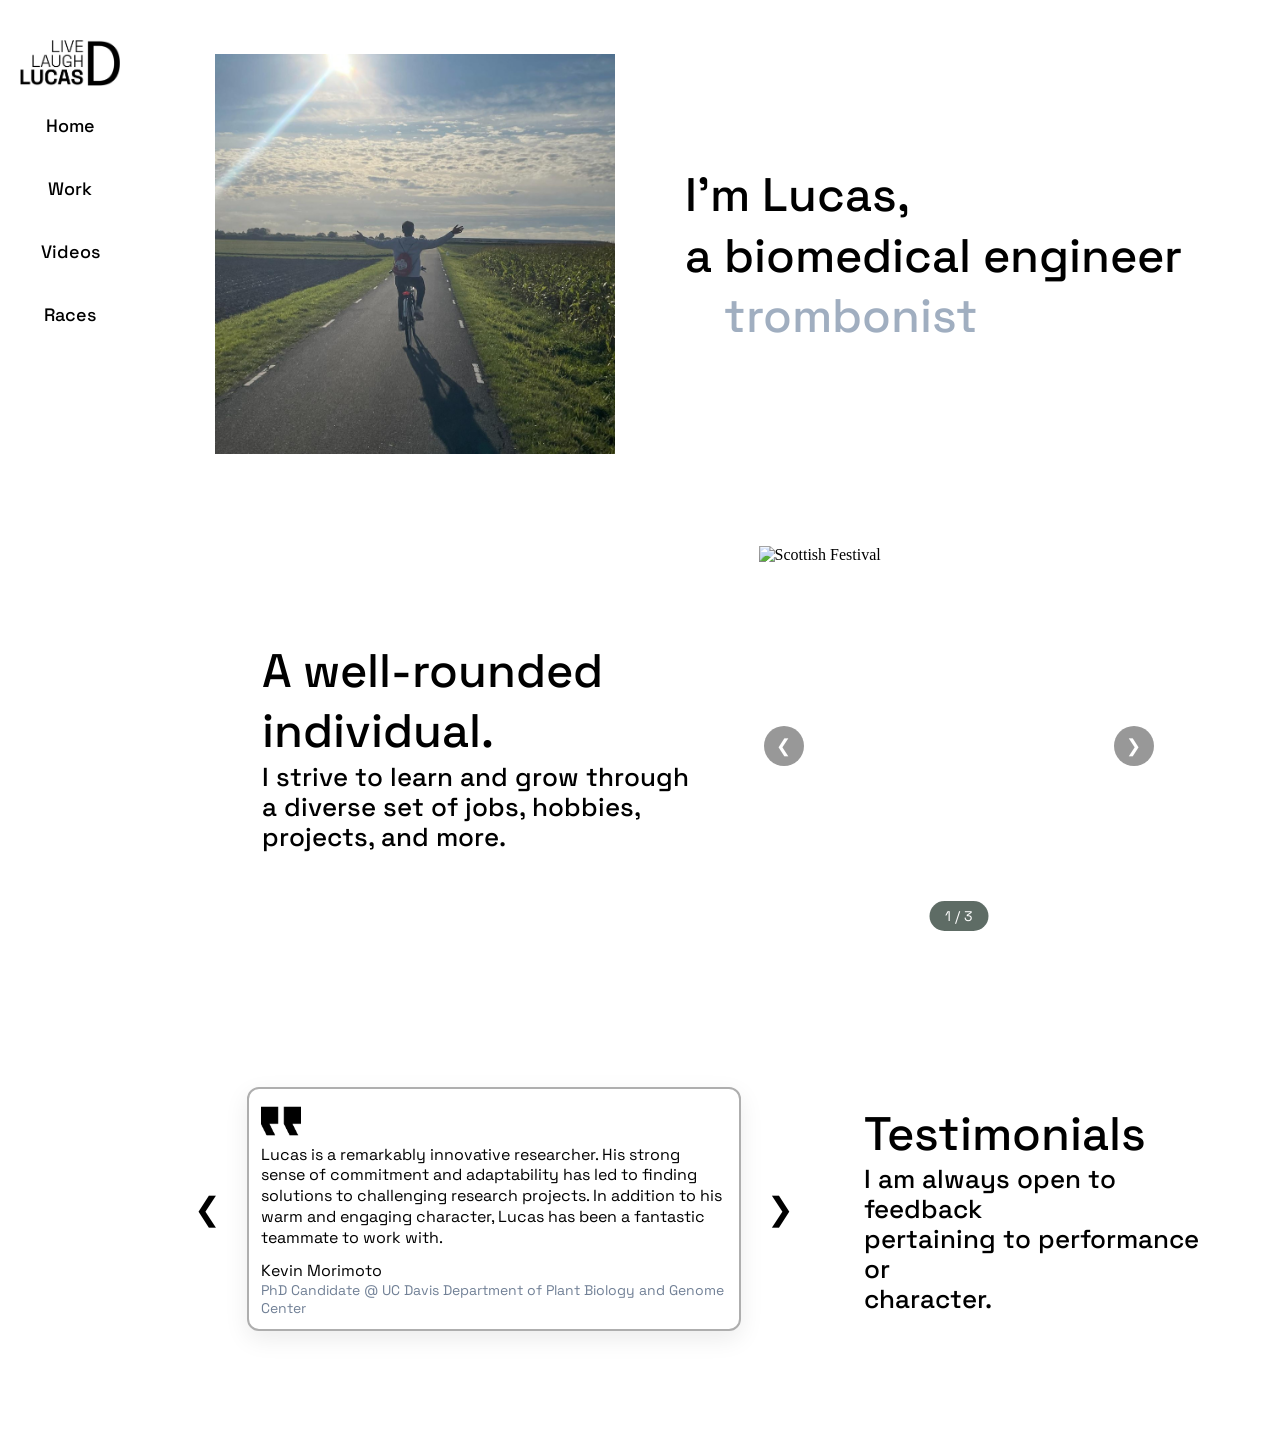
==== index.html @ 7cff741a "Initial commit" ====
<!DOCTYPE html>
<html lang="en">

<head>
    <meta charset="UTF-8">
    <meta name="viewport" content="width=device-width, initial-scale=1.0">
    <title>Lucas DeMello - Home</title>
    
    <link rel="preconnect" href="https://fonts.googleapis.com">
    <link rel="preconnect" href="https://fonts.gstatic.com" crossorigin>
    <link href="https://fonts.googleapis.com/css2?family=Space+Grotesk:wght@500&display=swap" rel="stylesheet">

    <link rel="stylesheet" href="style.css">
</head>

<body>

    <div class="page-wrapper"> 

        <aside class="navbar"> 
            <div class="logo">
            </div>
            
            <nav class="menu">
                <img src="assets/icons/logo.png" class="navbar-logo">
                <a href="index.html" class="navbar-button">Home</a>
                <a href="work.html" class="navbar-button">Work</a>
                <a href="videos.html" class="navbar-button">Videos</a>
                <a href="races.html" class="navbar-button">Races</a>
            </nav>
        </aside>

        <main class="page-content">
            <section class="home-master-frame">

                <div class="home-row first-row">
                    
                    <div class="intro-image-1">
                        <img src="assets/pictures/DelftBike.jpg" alt="Lucas DeMello" class="intro-pic-1">
                    </div>

                    <div class="intro-text-1">
                        <h1>
                            I'm Lucas,<br>
                            <span style="display: inline-flex; align-items: flex-start;">
                                a&nbsp;
                                <div class="text-carousel-window" style="margin-left: 0px;">
                                    <ul class="text-carousel-track">
                                        <li class="text-carousel-item">biomedical engineer</li>
                                        <li class="text-carousel-item">trombonist</li>
                                        <li class="text-carousel-item">bagpiper</li>
                                        <li class="text-carousel-item">endurance athlete</li>
                                        <li class="text-carousel-item">chess player</li>
                                        <li class="text-carousel-item">AI systems developer</li>
                                    </ul>
                                </div>
                            </span>
                        </h1>
                    </div>

                </div>

                <div class="home-row second-row">

                    <div class="intro-text-1">
                        <h1>A well-rounded<br>individual.</h1>
                        <h2>I strive to learn and grow through<br>a diverse set of jobs, hobbies,<br>projects, and more.</h2>
                    </div>

                    <div class="intro-image-1 intro-pic-carousel-container">
                        
                        <img src="assets/pictures/scottishfestival1.png" alt="Scottish Festival" class="carousel-image active">
                        <img src="assets/pictures/image2.jpg" alt="Image 2" class="carousel-image">
                        <img src="assets/pictures/image3.jpg" alt="Image 3" class="carousel-image">
                        
                        <button class="carousel-btn prev-btn">&#10094;</button>
                        <button class="carousel-btn next-btn">&#10095;</button>
                        
                        <div class="carousel-indicator">1 / 3</div>

                    </div>
                
                </div>

                <div class="home-row third-row">
                    <div class="testimonial-carousel-container">
                        
                        <button class="testi-btn testi-prev">&#10094;</button>

                        <div class="testimonial-content-wrapper">
                            
                            <!-- KEVIN MORIMOTO -->
                            <div class="testimonial-card active-testi">
                                <img src="assets/icons/quoteicon.png" alt="quote-icon" class="quote-icon">
                                <p class="testimonial-body">Lucas is a remarkably innovative researcher. His strong sense of commitment and adaptability has led to finding solutions to challenging research projects. In addition to his warm and engaging character, Lucas has been a fantastic teammate to work with.</p>
                                <p class="testimonial-name">Kevin Morimoto</p>
                                <p class="testimonial-occupation">PhD Candidate @ UC Davis Department of Plant Biology and Genome Center</p>
                            </div>

                            <!-- PHILLIP BYRNE -->
                            <div class="testimonial-card">
                                <img src="assets/icons/quoteicon.png" alt="quote-icon" class="quote-icon">
                                <p class="testimonial-body">Lucas has demonstrated a very proactive approach to his work in both what has been assigned and also actively seeking additional projects/scopes to be involved with, this has included areas outside of his background schooling where he has adapted well. An excellent Coop placement for Lucas, where his character and work ethic have been evident from the start.</p>
                                <p class="testimonial-name">Phillip Byrne, P. Eng.</p>
                                <p class="testimonial-occupation">Plant Engineer @ IKO Madoc</p>
                            </div>

                            <!-- STEFAN SANOW -->
                            <div class="testimonial-card">
                                <img src="assets/icons/quoteicon.png" alt="quote-icon" class="quote-icon">
                                <p class="testimonial-body">Lucas was able to adjust to a new environment quickly and showed initiative while progressing with his machine learning pipeline. He assessed the challenges involved in his work and demonstrated the ability to solve them efficiently, through both teamwork and independent work. He took advantage of the resources around him to ask questions, helping him learn and further develop his work. His communicative and inquisitive nature helps him easily integrate into any existing teams or workflows. Well done Lucas!</p>
                                <p class="testimonial-name">Dr. Stefan Sanow, PhD</p>
                                <p class="testimonial-occupation">Researcher @ The Brady Lab, UC Davis</p>
                            </div>

                            <!-- DOMENIC OPPEDISANO -->
                            <div class="testimonial-card">
                                <img src="assets/icons/quoteicon.png" alt="quote-icon" class="quote-icon">
                                <p class="testimonial-body">Lucas consistently exemplifies unwavering commitment to his training regimen, epitomizing a relentless pursuit of improvement. This is even more impressive given his young age. His recent marathon result of 3:50 stands as a testament to his dedication. With such a strong foundation, it's evident that Lucas is poised for continuous growth, ensuring that his journey toward excellence is far from reaching its zenith.</p>
                                <p class="testimonial-name">Domenic Oppedisano</p>
                                <p class="testimonial-occupation">CRO @ Ciot, Marathon and IM70.3 Finisher</p>
                            </div>

                            <!-- TAYLOR JOHNSTON -->
                            <div class="testimonial-card">
                                <img src="assets/icons/quoteicon.png" alt="quote-icon" class="quote-icon">
                                <p class="testimonial-body">Lucas is not only one of the most reliable students I’ve ever worked with, he is also exceptionally diligent. As his teacher, he is the kind of young person that is always years ahead of his peers and any environment, classroom or otherwise, is better for having him in it.</p>
                                <p class="testimonial-name">Taylor Johnston</p>
                                <p class="testimonial-occupation">Teacher @ St. Andrew's College</p>
                            </div>

                            <!-- HOSSEIN MOLAVI -->
                            <div class="testimonial-card">
                                <img src="assets/icons/quoteicon.png" alt="quote-icon" class="quote-icon">
                                <p class="testimonial-body">His aptitude for understanding and adapting to existing systems was truly commendable. Lucas didn't just implement the assigned tasks; he took the initiative to understand the broader context of the project, ensuring his contributions were well-integrated and optimized. This proactive approach was instrumental in the successful demonstration of the Order Tracking Project at the end of his internship.</p>
                                <p class="testimonial-name">Hossein Molavi</p>
                                <p class="testimonial-occupation">Firmware Engineering Co-op @ Wrmth</p>
                            </div>

                            <!-- SANDRA CRAIG -->
                            <div class="testimonial-card">
                                <img src="assets/icons/quoteicon.png" alt="quote-icon" class="quote-icon">
                                <p class="testimonial-body">I had Lucas work for me during the summer. He was a friendly & kind team member. He was approachable and personable with the many children and families he met while portraying a variety of heroic characters.</p>
                                <p class="testimonial-name">Sandra Craig</p>
                                <p class="testimonial-occupation">Owner @ Fairytale Parties</p>
                            </div>

                            <!-- BARBARA KAPLANEK -->
                            <div class="testimonial-card">
                                <img src="assets/icons/quoteicon.png" alt="quote-icon" class="quote-icon">
                                <p class="testimonial-body">Lucas is one of the most reliable team members I've ever had a pleasure to work with while managing the Kitchener Waterloo Youth Orchestra. Lucas is always on the top of assignments, very enthusiastic, communicative and caring for other teammates, ready to step up whenever needed. As an orchestra musician Lucas is consistently prepared to execute his parts with excellence, demonstrating his musicality, high work ethics and commitment. Thank you, Lucas!</p>
                                <p class="testimonial-name">Barbara Kaplanek</p>
                                <p class="testimonial-occupation">Kitchener-Waterloo Youth Orchestra Manager</p>
                            </div>

                            <!-- MINGYU LI -->
                            <div class="testimonial-card">
                                <img src="assets/icons/quoteicon.png" alt="quote-icon" class="quote-icon">
                                <p class="testimonial-body">Lucas is awesome to work with, he is a wonderful asset to our team. Additionally, he has extensive knowledge of Game of Thrones. Unlike Littlefinger, he has a bright future!</p>
                                <p class="testimonial-name">Mingyu Li</p>
                                <p class="testimonial-occupation">Mechanical Engineer @ OES</p>
                            </div>

                            <!-- GUIDO VINK -->
                            <div class="testimonial-card">
                                <img src="assets/icons/quoteicon.png" alt="quote-icon" class="quote-icon">
                                <p class="testimonial-body">Lucas heeft me positief verrast met de hoeveelheid Nederlands die hij in vijf maanden heeft weten op te pakken. Hij is in staat om een gesprek te voeren op beginnersniveau. Ik heb niet eerder een ander zo snel Nederlands zien oppakken. Dit laat zien dat Lucas doorzettings- en inzettingsvermogen heeft.</p>
                                <p class="testimonial-name">Guido Vink</p>
                                <p class="testimonial-occupation">Student @ TU Delft</p>
                            </div>

                            <!-- KEVIN WATSON -->
                            <div class="testimonial-card">
                                <img src="assets/icons/quoteicon.png" alt="quote-icon" class="quote-icon">
                                <p class="testimonial-body">Lucas’ enthusiasm and professionalism were a tremendous asset to our ensemble.</p>
                                <p class="testimonial-name">Dr. Kevin Watson, PhD</p>
                                <p class="testimonial-occupation">Associate Professor of Music Education @ Western & Director of the Western Jazz Ensemble</p>
                            </div>

                            <!-- PAUL ZHAO -->
                            <div class="testimonial-card">
                                <img src="assets/icons/quoteicon.png" alt="quote-icon" class="quote-icon">
                                <p class="testimonial-body">Lucas is more than a friend; hes a father figure. After heroically saving me from a rural Chinese orphanage he raised me while working a part time at NASA and studying advanced electrical engineering at Cambridge. Hes made me the doctor-president I am today and I wholeheartedly endorse him for any position.</p>
                                <p class="testimonial-name">Paul Zhao</p>
                                <p class="testimonial-occupation">Lucas' friend, Microsoft investor (owns 1.2e-7% of company) <br> Specialization in Politics, Philosophy and Economics + History Major @ Western</p>
                            </div>

                        </div>

                        <button class="testi-btn testi-next">&#10095;</button>

                    </div>
                    <div class="intro-text-1">
                        <h1>Testimonials</h1>
                        <h2>I am always open to feedback <br>pertaining to performance or <br>character.</h2>
                    </div>
                </div>
            </section>
        </main>

    </div>

    <script src="app.js"></script>
</body>
</html>
---- style.css ----
/*resets automatic margins/padding*/
* {
    margin: 0;
    padding: 0;
    box-sizing: border-box;
}

body {
    background-color: #ffffff;
    overflow-x: hidden; /*Prevents horizontal scrolling*/
}

/*/////////////////////////////////////////////
NAVIGATION BAR
/////////////////////////////////////////////*/
.navbar {
    width: 80px; /* Sets a fixed width for the left column */
    height: 100vh; /* CRUCIAL: Makes the sidebar exactly the height of the user's screen */
    
    /* THE STICKY MAGIC */
    position: sticky; 
    top: 0; /* Tells the sidebar to stop scrolling when its top edge hits the top of the browser window */
    
    background-color: #ffffff; /* A deep, dark forest green background */
    padding: 0px 70px; /* Adds space inside the sidebar so text doesn't touch the edges */
    
    /* Flexbox to stack the Logo and the Menu */
    display: flex;
    flex-direction: column;
    align-items: center;
    gap: 40px; /* Space between the logo and top of screen */
}

.menu {
    display: flex;
    flex-direction: column;
    gap: 16px; /* The vertical space between each button */
}

.navbar-button {
    text-decoration: none; /* Removes the default HTML underline */
    color: #000000; /* A soft, off-white text color */
    text-align: center;
    
    padding: 12px 20px; /* Creates the "button" shape around the text */
    border-radius: 10px; /* The rounded edges! Higher number = rounder edges */
    
    /* Let's use that Space Grotesk font you imported earlier */
    font-family: 'Space Grotesk', sans-serif;
    font-size: 18px;
    font-weight: 500;

    /* THIS IS THE SECRET TO A SMOOTH HOVER */
    transition: all 0.3s ease; 
}

.navbar-button:hover {
    background-color: #ECECEC; /* A slightly lighter moss green for the background */
    color: #000000; /* Brightens the text to pure white */
    transform: translateX(4px); /* Optional: A fun little detail that nudges the button slightly to the right on hover! */
}

.page-wrapper {
    display: flex;
    flex-direction: row; /* Puts the sidebar on the left, main content on the right */
    align-items: flex-start; /* Ensures the sticky sidebar works properly */
}

.page-content {
    flex: 1; /* Tells the right side content to take up all the remaining width */
    min-width: 0; /* Prevents large images on the right from breaking the layout */
}

.navbar-logo {
    height: auto;
    width: 100px;
    object-fit: cover;
    object-position: center;
    display: block;
}

/*////////////////////////////////////////////////////////////////////////////////////////////////////////////////
HOME PAGE
////////////////////////////////////////////////////////////////////////////////////////////////////////////////*/

/*home all-encapsulating frame beside navbar*/
.home-master-frame {
    display: flex;
    flex-direction: column; /*stacks rows vertically */
    gap: 40px; /*vertical distance between rows on homepage*/
    
    width: 100%; /*makes master frame take up all space on the right side of navbar*/
    padding: 30px;
}

/*3 homepage rows*/
.home-row {
    width: fit-content; /*hug content basically*/
    padding: 24px;
}

/*individual row containers*/
.first-row, .second-row, .third-row {
    margin: 0 auto;
    display: flex;
    flex-direction: row;
    align-items: center;
    justify-content: space-between;
    gap: 70px; /*distance between left and right elements*/
}

/*intro text styling*/
.intro-text-1 {
    text-align: left;
}
.intro-text-1 h1 {
    font-family: 'Space Grotesk', sans-serif;
    font-size: 47px;
    font-weight: 500;
    line-height: 60.5px;
}
.intro-text-1 h2 {
    font-family: 'Space Grotesk', sans-serif;
    font-size: 26px;
    font-weight: 500;
    line-height: 30px;
}

/*intro image styling*/
.intro-pic-1 {
    width: 400px;
    height: 400px;
    object-fit: cover;
    object-position: center;
}

/*/////////////////////////////////////////////
VERTICAL TEXT CAROUSEL
/////////////////////////////////////////////*/

.text-carousel-window {
    height: 121px; /*height of two lines of text*/
    overflow: hidden;
}

.text-carousel-track {
    margin: 0;
    padding: 0;
}

.text-carousel-item {
    /*replicates h1 homepage styling*/
    font-family: 'Space Grotesk', sans-serif;
    font-size: 47px;
    font-weight: 500;
    line-height: 60.5px;
    color: #A0AEC0;
    transition: color 0.6s ease;
}

/*this is applied to the top word by JS*/
.text-carousel-item.active {
    color: #000000;
}

/*/////////////////////////////////////////////
HORIZONTAL IMAGE CAROUSEL
/////////////////////////////////////////////*/

.intro-pic-carousel-container {
    position: relative;
    width: 400px; 
    height: 400px;
    overflow: hidden;
}

.carousel-image {
    position: absolute;
    top: 0;
    left: 0;
    width: 100%;
    height: 100%;
    object-fit: cover;
    object-position: center;
    opacity: 0; /*images all default to invisible*/
    transition: opacity 0.1s ease-in-out;
}

/*this is applied to the shown image by JS*/
.carousel-image.active {
    opacity: 1;
}

.carousel-btn {
    position: absolute;
    top: 50%;
    transform: translateY(-50%);
    background-color: rgba(50, 50, 50, 0.5);
    color: #ffffff;
    border: none;
    width: 40px;
    height: 40px;
    border-radius: 50%;
    cursor: pointer;
    font-size: 18px;
    display: flex;
    align-items: center;
    justify-content: center;
    transition: background-color 0.3s ease;
    z-index: 10; /*keeps buttons on top*/
}

.carousel-btn:hover {
    background-color: #ECECEC;
    color: #1A2E24;
}

/*distance of buttons from the edges*/
.prev-btn { left: 5px; }
.next-btn { right: 5px; }

.carousel-indicator {
    position: absolute;
    bottom: 15px;
    left: 50%;
    transform: translateX(-50%);
    background-color: rgba(26, 46, 36, 0.7);
    color: #ffffff;
    padding: 6px 16px;
    border-radius: 20px; /*gives a pill shape*/
    font-family: 'Space Grotesk', sans-serif;
    font-size: 14px;
    z-index: 10; /*keeps it on top*/
}

/*/////////////////////////////////////////////
HORIZONTAL TESTIMONIAL CAROUSEL
/////////////////////////////////////////////*/

.testimonial-carousel-container {
    display: flex;
    flex-direction: row;
    align-items: center;
    justify-content: center;
    gap: 0px; /*gap between the arrows and card*/
    width: 70%;
    max-width: 600px;
    margin: 0 auto;
}

.testi-btn {
    background: none;
    border: none;
    font-size: 32px;
    color: #000000;
    cursor: pointer;
    transition: color 0.2s ease;
    
    /* NEW RULES TO FIX THE CLICK BUG */
    position: relative; 
    z-index: 10; /* Forces the buttons to sit above the overlapping wrapper */
}

.testi-btn:hover {
    color: #ECECEC;
}

.testimonial-content-wrapper {
    flex: 1; 
    height: 350px;
    margin-left: -80px; /*brings arrows closer to card*/
    margin-right: -80px;
    display: grid;
    place-items: center;
}

.testimonial-card {
    grid-area: 1 / 1; /*stacks all cards in same spot*/
    width: 70%;
    border: 2px solid #AEAEAE;
    border-radius: 12px;
    box-shadow: 0px 8px 24px rgba(0, 0, 0, 0.08); 
    padding: 12px;
    background-color: #ffffff;
    opacity: 0;
    visibility: hidden;
    transition: opacity 0.4s ease, visibility 0.4s ease;
}

.testimonial-card.active-testi {
    opacity: 1;
    visibility: visible;
    z-index: 2;
}

.quote-icon {
    height: 40px;
    width: auto;
    margin-bottom: 0px;
}

.testimonial-body {
    font-family: 'Space Grotesk', sans-serif;
    font-size: 16px;
    line-height: 1.3;
    color: #000000;
    margin-bottom: 12px;
}

.testimonial-name {
    font-family: 'Space Grotesk', sans-serif;
    font-size: 16px;
    color: #000000;
    margin-bottom: 0px;
}

.testimonial-occupation {
    font-family: 'Space Grotesk', sans-serif;
    font-size: 14px;
    color: #718096;
}

/*////////////////////////////////////////////////////////////////////////////////////////////////////////////////
WORK PAGE
////////////////////////////////////////////////////////////////////////////////////////////////////////////////*/

.work-master-frame {
    padding: 40px; 
    width: 100%;
}

.work-master-row {
    display: flex;
    justify-content: center; 
    max-width: 1200px;
    margin: 0 auto; 
    width: 100%;
}

.work-title-col {
    position: absolute;
    top: 150px; /*title height from top*/
    left: 50%; 
    transform: translateX(calc(-100% - 40px)); /*shifts it to the left of timeline*/
    width: max-content;
    text-align: left;
}

.work-title-col h1 {
    font-family: 'Space Grotesk', sans-serif;
    font-size: 47px;
    font-weight: 500;
    color: #000000;
    margin: 0;
}
.work-title-col h2 {
    font-family: 'Space Grotesk', sans-serif;
    font-size: 26px;
    font-weight: 500;
    color: #000000;
    margin: 0;
}

.work-timeline-col {
    position: relative;
    display: flex;
    flex-direction: column;
    width: 100%;
    max-width: 800px; 
    padding-top: 80px; /*pads the top of timeline down a bit*/
}

.timeline-row {
    display: flex;
    flex-direction: row;
    align-items: stretch;
}

.timeline-box, .timeline-empty {
    flex: 1;
    display: flex;
    align-items: center;
}

.timeline-center {
    width: 2px; /*width of timeline spine column*/
    display: flex;
    justify-content: center;
}

.left-box {
    flex-direction: row; 
    justify-content: flex-end;
}

.right-box {
    flex-direction: row; 
    justify-content: flex-start;
}

.v-line {
    width: 2px;
    background-color: #AEAEAE;
    height: 100%;
}

.h-line {
    height: 2px;
    background-color: #AEAEAE;
    width: 40px; /*length of horizontal connector*/
    flex-shrink: 0;
}

.job-card {
    width: 310px; /*width of cards*/
    height: max-content;
    align-self: center;
    flex: none;
    
    border: 2px solid #AEAEAE;
    border-radius: 12px;
    box-shadow: 0px 8px 24px rgba(0, 0, 0, 0.08); 
    padding: 12px;
    background-color: #ffffff;
    
    margin: 20px 0; 
    transition: transform 0.2s ease, box-shadow 0.2s ease;
}

.job-card:hover {
    transform: translateY(-4px); 
    box-shadow: 0px 12px 32px rgba(0, 0, 0, 0.12); 
}

.job-text-stack {
    display: flex;
    flex-direction: column;
    gap: 0;
}

.job-title {
    font-family: 'Space Grotesk', sans-serif;
    font-size: 24px;
    line-height: 30.6px;
    font-weight: 500;
    color: #000000;
    margin: 0;
}

.job-subtitle, .job-dates, .job-optional {
    font-family: 'Space Grotesk', sans-serif;
    font-size: 11px;
    line-height: 14px;
    color: #718096;
    margin: 0;
}

.job-subtitle {
    color: #4A5568; 
    padding-top: 4px;
}

.job-description {
    font-family: 'Space Grotesk', sans-serif;
    font-size: 14px;
    line-height: 1.6;
    color: #4A5568;

    margin-top: 16px; 
    margin-bottom: 0;
}

/*tells browser to completely collapse the element if there is no text inside*/
.job-optional:empty {
    display: none;
}

/*targets ONLY first row*/
.timeline-row:first-child .v-line {
    height: 50.5%;
    align-self: flex-end;
}

/*targets ONLY last row */
.timeline-row:last-child .v-line {
    height: 50.5%;
    align-self: flex-start;
}

/*optional for second row height from first*/
.timeline-row:nth-child(2) {
    margin-top: 0px; 
}

/*row 3 and the rest*/
.timeline-row:nth-child(n+3) {
    margin-top: -60px; 
    pointer-events: none; 
}

.timeline-row .job-card {
    pointer-events: auto;
}

/*////////////////////////////////////////////////////////////////////////////////////////////////////////////////
VIDEOS PAGE (Custom Timeline - No Visible Lines + Thumbnails)
////////////////////////////////////////////////////////////////////////////////////////////////////////////////*/

.videos-master-frame {
    padding: 40px; 
    width: 100%;
}

.videos-master-row {
    display: flex;
    justify-content: center; 
    max-width: 1200px;
    margin: 0 auto; 
    width: 100%;
}

.videos-title-col {
    position: absolute;
    top: 200px; 
    left: 60%; 
    width: max-content;
    text-align: left;
}

.videos-title-col h1 {
    font-family: 'Space Grotesk', sans-serif;
    font-size: 47px;
    font-weight: 500;
    color: #000000;
    margin: 0;
}

.videos-title-col h2 {
    font-family: 'Space Grotesk', sans-serif;
    font-size: 26px;
    font-weight: 500;
    color: #000000;
    margin: 0;
}

.videos-timeline-col {
    position: relative;
    display: flex;
    flex-direction: column;
    width: 100%;
    max-width: 960px; /* Increased to fit the wider cards */
    padding-top: 80px; 
}

.vid-timeline-row {
    display: flex;
    flex-direction: row;
    align-items: stretch;
}

.vid-timeline-box, .vid-timeline-empty {
    flex: 1;
    display: flex;
    align-items: center;
}

.vid-timeline-center {
    width: 2px; 
    display: flex;
    justify-content: center;
}

.vid-left-box {
    flex-direction: row; 
    justify-content: flex-end;
    padding-right: 40px; 
}

.vid-right-box {
    flex-direction: row; 
    justify-content: flex-start;
    padding-left: 40px; 
}

.vid-card {
    width: 440px; /* Increased to comfortably fit text + thumbnail */
    height: max-content;
    align-self: center;
    flex: none;
    
    display: flex; /* Makes the card layout horizontal */
    flex-direction: row; 
    align-items: center; /* Vertically centers the text and image */
    justify-content: space-between;
    gap: 16px; /* Space between text and image */
    
    border: 2px solid #AEAEAE;
    border-radius: 12px;
    box-shadow: 0px 8px 24px rgba(0, 0, 0, 0.08); 
    padding: 12px; /* Slightly increased padding for breathing room */
    background-color: #ffffff;
    
    margin: 20px 0; 
    transition: transform 0.2s ease, box-shadow 0.2s ease;
}

.vid-card:hover {
    transform: translateY(-4px); 
    box-shadow: 0px 12px 32px rgba(0, 0, 0, 0.12); 
}

.vid-text-stack {
    display: flex;
    flex-direction: column;
    gap: 0;
    flex: 1; /* Pushes the thumbnail strictly to the right side */
}

/* NEW: Space for the YouTube Thumbnail */
.vid-thumbnail {
    width: 140px; /* Fixed width */
    height: 79px; /* Standard 16:9 YouTube thumbnail ratio */
    object-fit: cover;
    flex-shrink: 0; /* Prevents the image from being squished by long text */
    background-color: #E2E8F0; /* A placeholder gray box in case you haven't added an image yet */
}

.vid-title {
    font-family: 'Space Grotesk', sans-serif;
    font-size: 24px;
    line-height: 30.6px;
    font-weight: 500;
    color: #000000;
    margin: 0;
}

.vid-subtitle, .vid-dates, .vid-optional {
    font-family: 'Space Grotesk', sans-serif;
    font-size: 11px;
    line-height: 14px;
    color: #718096;
    margin: 0;
}

.vid-subtitle {
    color: #4A5568; 
    padding-top: 4px;
}

.vid-description {
    font-family: 'Space Grotesk', sans-serif;
    font-size: 14px;
    line-height: 1.6;
    color: #4A5568;
    margin-top: 16px; 
    margin-bottom: 0;
}

.vid-optional:empty {
    display: none;
}

.vid-timeline-row:nth-child(2) {
    margin-top: 0px; 
}

.vid-timeline-row:nth-child(n+3) {
    margin-top: -70px; 
    pointer-events: none; 
}

.vid-timeline-row .vid-card {
    pointer-events: auto;
}

/* Link styling for video titles */
.vid-title a {
    text-decoration: none; /* Removes the underline */
    color: inherit; /* Inherits the black color from the parent element */
    transition: color 0.2s ease;
}

.vid-title a:hover {
    color: #4A5568; /* Adds a slight gray hover effect so users know it's clickable */
}

/* Wrapper for the thumbnail link */
.vid-thumbnail-link {
    flex-shrink: 0; /* Prevents the image from being squished by long text */
    display: block; 
    overflow: hidden;
}

.vid-thumbnail-link .vid-thumbnail {
    transition: opacity 0.2s ease;
}

.vid-thumbnail-link:hover .vid-thumbnail {
    opacity: 0.85; /* Slight dimming effect when hovering over the image */
}

/*////////////////////////////////////////////////////////////////////////////////////////////////////////////////
RACES PAGE
////////////////////////////////////////////////////////////////////////////////////////////////////////////////*/

.races-master-frame {
    padding: 60px 80px; 
    width: 100%;
    max-width: 1200px;
    margin: 0 auto;
}

/* Header Section */
.races-header {
    margin-bottom: 80px;
    text-align: center; /* Centered the header text */
}

.races-header h1 {
    font-family: 'Space Grotesk', sans-serif;
    font-size: 47px;
    font-weight: 500;
    color: #000000;
    margin: 0;
}

.races-header h2 {
    font-family: 'Space Grotesk', sans-serif;
    font-size: 26px;
    font-weight: 500;
    color: #000000;
    margin: 0;
    margin-top: 8px;
}

.races-note {
    font-family: 'Space Grotesk', sans-serif;
    font-size: 14px;
    color: #718096;
    margin-top: 16px;
}

/* Category Frame (Runs, Triathlons, etc.) */
.race-category-container {
    display: flex;
    flex-direction: row;
    margin-bottom: 60px;
}

/* Left Column: Vertical Text & Line */
.race-left-col {
    display: flex;
    flex-direction: row;
    align-items: stretch;
    margin-right: 60px;
}

.race-vertical-wrapper {
    display: flex;
    align-items: flex-start; 
    padding-right: 20px;
}

.race-vertical-text {
    font-family: 'Space Grotesk', sans-serif;
    font-size: 32px;
    font-weight: 500;
    color: #AEAEAE;
    text-transform: uppercase;
    letter-spacing: 4px;
    writing-mode: vertical-rl;
    transform: rotate(180deg); 
}

.race-v-line {
    width: 2px;
    background-color: #AEAEAE;
    height: 100%;
    min-height: 200px; 
}

/* Right Column: Icon & Cards */
.race-right-col {
    display: flex;
    flex-direction: column;
    align-items: center; /* Centers the icon and all the rows horizontally */
    flex: 1; 
}

.race-icon-row {
    margin-bottom: 32px;
}

.race-icon {
    width: 48px;
    height: 48px;
    object-fit: contain;
    opacity: 0.8; 
}

/* Special sizing for wide text-based logos like HYROX */
.triathlon-icon {
    height: 48px; /* Matches the height of the other icons */
    width: auto; /* Allows the text to stretch out left-to-right */
    max-width: 300px; /* A safe limit so it doesn't get too massive */
    object-fit: contain;
    opacity: 0.8; 
}
.hyrox-icon {
    height: 72px; /* Matches the height of the other icons */
    width: auto; /* Allows the text to stretch out left-to-right */
    max-width: 300px; /* A safe limit so it doesn't get too massive */
    object-fit: contain;
    opacity: 0.8; 
}

.race-card-row {
    display: flex;
    flex-direction: column;
    align-items: center; /* Centers the rows within the column */
    gap: 32px; 
    width: 100%;
}

/*/////////////////////////////////////////////
RACE DATA ROWS (Card, Line, Ring)
/////////////////////////////////////////////*/

.race-data-row {
    display: flex;
    flex-direction: row;
    align-items: center;
    justify-content: center;
}

/* NEW: Reverses the layout for every 2nd, 4th, 6th row */
.race-data-row:nth-child(even) {
    flex-direction: row-reverse;
}

/* 1. The Card */
.race-card {
    flex: 0 0 auto;
    width: 550px; 
    border: 2px solid #AEAEAE;
    border-radius: 12px;
    box-shadow: 0px 8px 24px rgba(0, 0, 0, 0.08); 
    padding: 12px;
    background-color: #ffffff;
    
    display: flex;
    flex-direction: row;
    justify-content: space-between;
    align-items: flex-start;
    
    transition: transform 0.2s ease, box-shadow 0.2s ease;
}

.race-card:hover {
    transform: translateY(-4px); 
    box-shadow: 0px 12px 32px rgba(0, 0, 0, 0.12); 
}

/* Inner Card: Left Column */
.race-card-left {
    text-align: left;
    display: flex;
    flex-direction: column;
    gap: 4px; 
}

.race-name {
    font-family: 'Space Grotesk', sans-serif;
    font-size: 28px;
    font-weight: 500;
    color: #000000;
    margin: 0 0 4px 0;
}

.race-detail {
    font-family: 'Space Grotesk', sans-serif;
    font-size: 14px;
    color: #718096;
    margin: 0;
}

/* Inner Card: Right Column */
.race-card-right {
    text-align: right;
    display: flex;
    flex-direction: column;
    gap: 4px;
}

.race-time {
    font-family: 'Space Grotesk', sans-serif;
    font-size: 28px;
    font-weight: 500;
    color: #000000;
    margin: 0 0 4px 0;
}

.race-stat {
    font-family: 'Space Grotesk', sans-serif;
    font-size: 14px;
    color: #4A5568;
    margin: 0;
}

/* 2. The Connecting Line */
.race-connector-line {
    height: 2px;
    background-color: #AEAEAE;
    width: 50px; 
    flex-shrink: 0;
}

/* 3. The Progress Ring */
.race-progress-ring {
    width: 80px;
    height: 80px;
    border-radius: 50%;
    display: flex;
    align-items: center;
    justify-content: center;
    flex-shrink: 0;
}

.race-progress-inner {
    width: 64px; 
    height: 64px;
    background-color: #ffffff;
    border-radius: 50%;
    display: flex;
    align-items: center;
    justify-content: center;
    
    font-family: 'Space Grotesk', sans-serif;
    font-size: 18px;
    font-weight: 500;
    color: #000000;
}
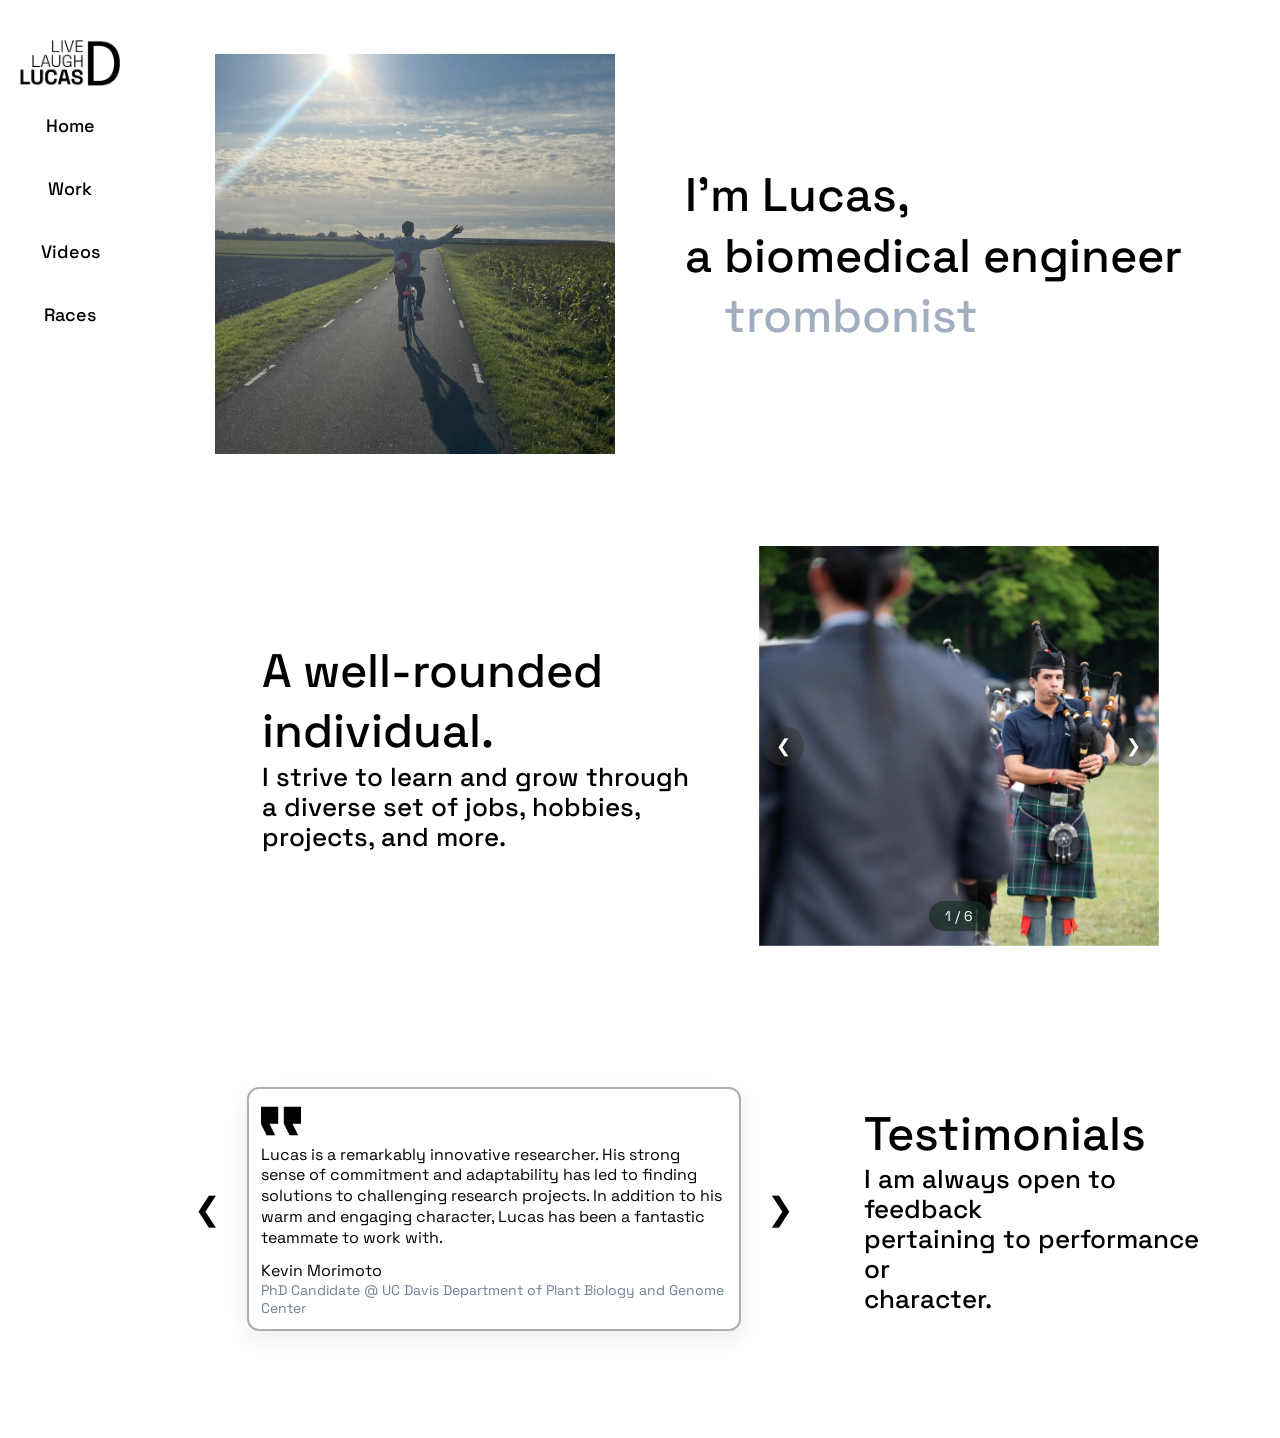
==== commit bc15e4b1: "mobile formatting v1 + webp additions" ====
--- a/index.html
+++ b/index.html
@@ -69,14 +69,17 @@
 
                     <div class="intro-image-1 intro-pic-carousel-container">
                         
-                        <img src="assets/pictures/scottishfestival1.png" alt="Scottish Festival" class="carousel-image active">
-                        <img src="assets/pictures/image2.jpg" alt="Image 2" class="carousel-image">
-                        <img src="assets/pictures/image3.jpg" alt="Image 3" class="carousel-image">
+                        <img src="assets/pictures/scottishfestival1.webp" alt="Image 1" class="carousel-image active">
+                        <img src="assets/pictures/swim1.webp" alt="Image 2" class="carousel-image">
+                        <img src="assets/pictures/trombone1.webp" alt="Image 3" class="carousel-image">
+                        <img src="assets/pictures/triathlonwin.webp" alt="Image 4" class="carousel-image">
+                        <img src="assets/pictures/climbing.webp" alt="Image 5" class="carousel-image">
+                        <img src="assets/pictures/marathon.webp" alt="Image 6" class="carousel-image">
                         
                         <button class="carousel-btn prev-btn">&#10094;</button>
                         <button class="carousel-btn next-btn">&#10095;</button>
                         
-                        <div class="carousel-indicator">1 / 3</div>
+                        <div class="carousel-indicator">1 / 6</div>
 
                     </div>
                 
--- a/style.css
+++ b/style.css
@@ -184,6 +184,8 @@
     object-position: center;
     opacity: 0; /*images all default to invisible*/
     transition: opacity 0.1s ease-in-out;
+
+    will-change: opacity;
 }
 
 /*this is applied to the shown image by JS*/
@@ -939,4 +941,146 @@
     font-size: 18px;
     font-weight: 500;
     color: #000000;
+}
+
+/*////////////////////////////////////////////////////////////////////////////////////////////////////////////////
+MOBILE ADAPTATION (Triggers on screens 768px and smaller)
+////////////////////////////////////////////////////////////////////////////////////////////////////////////////*/
+
+@media (max-width: 768px) {
+    
+    /* 1. Reset Global Layout */
+    .page-wrapper {
+        flex-direction: column;
+    }
+    .page-content {
+        padding-bottom: 100px; /* Leaves room for the bottom app bar */
+        min-width: 100%;
+    }
+
+    /* 2. Transform Sidebar into a Bottom App Bar */
+    .navbar {
+        width: 100%;
+        height: 80px;
+        position: fixed;
+        bottom: 0;
+        top: auto;
+        padding: 0 10px;
+        flex-direction: row;
+        justify-content: center;
+        z-index: 9999;
+        border-top: 1px solid #ECECEC;
+        box-shadow: 0px -4px 12px rgba(0,0,0,0.05);
+    }
+    .navbar-logo {
+        display: none; /* Hides logo on mobile to save space */
+    }
+    .menu {
+        flex-direction: row;
+        width: 100%;
+        justify-content: space-around;
+        gap: 0;
+    }
+    .navbar-button {
+        padding: 10px;
+        font-size: 14px; /* Smaller text for phone screens */
+    }
+
+    /* 3. Fix Absolute Positioned Titles (Work & Videos) */
+    .work-title-col, .videos-title-col {
+        position: relative;
+        top: 0;
+        left: 0;
+        transform: none;
+        width: 100%;
+        text-align: center;
+        margin-bottom: 40px;
+    }
+
+    /* 4. Fix Frame Spacing & Widths */
+    .home-master-frame, .work-master-frame, .videos-master-frame, .races-master-frame {
+        padding: 20px;
+    }
+    .first-row, .second-row, .third-row {
+        flex-direction: column;
+        gap: 40px;
+    }
+    .intro-pic-1, .intro-pic-carousel-container {
+        width: 100%;
+        height: 300px;
+    }
+
+    /* 5. Collapse Timelines & Connectors */
+    .v-line, .vid-v-line, .race-v-line, 
+    .h-line, .vid-h-line, .race-connector-line,
+    .timeline-center, .vid-timeline-center {
+        display: none; /* Hides the physical lines entirely on mobile */
+    }
+    .timeline-empty, .vid-timeline-empty {
+        display: none; /* Removes the empty spacing blocks */
+    }
+
+    /* 6. Stack All Cards Vertically */
+    .timeline-row, .vid-timeline-row, .race-data-row, .race-data-row:nth-child(even) {
+        flex-direction: column;
+        margin-top: 0 !important; /* Overrides the overlapping negative margins */
+        margin-bottom: 24px;
+        width: 100%;
+    }
+    .vid-left-box, .vid-right-box, .left-box, .right-box {
+        padding: 0;
+        justify-content: center;
+    }
+    
+    /* 7. Allow Cards to Shrink */
+    .job-card, .vid-card, .race-card, .testimonial-card {
+        width: 100%; 
+        max-width: 100%;
+    }
+
+    /* 8. Fix Internal Card Layouts (Videos & Races) */
+    .vid-card {
+        flex-direction: column; /* Stacks text above video thumbnail */
+        text-align: center;
+    }
+    .vid-thumbnail-link, .vid-thumbnail {
+        width: 100%;
+        height: auto;
+        aspect-ratio: 16/9;
+        margin-top: 12px;
+    }
+    .race-card {
+        flex-direction: column; /* Stacks race info above time stats */
+        text-align: center;
+        align-items: center;
+    }
+    .race-card-left, .race-card-right {
+        text-align: center;
+        align-items: center;
+        margin-bottom: 12px;
+    }
+
+    /* 9. Fix the Races Page Layout */
+    .race-category-container {
+        flex-direction: column;
+        align-items: center;
+    }
+    .race-left-col {
+        margin-right: 0;
+        margin-bottom: 24px;
+    }
+    .race-vertical-text {
+        writing-mode: horizontal-tb; /* Flips the vertical category text to normal */
+        transform: none;
+        padding: 0;
+    }
+    
+    /* 10. Center the Testimonials */
+    .testimonial-carousel-container {
+        width: 100%;
+    }
+    .testimonial-content-wrapper {
+        margin-left: 0;
+        margin-right: 0;
+    }
 }
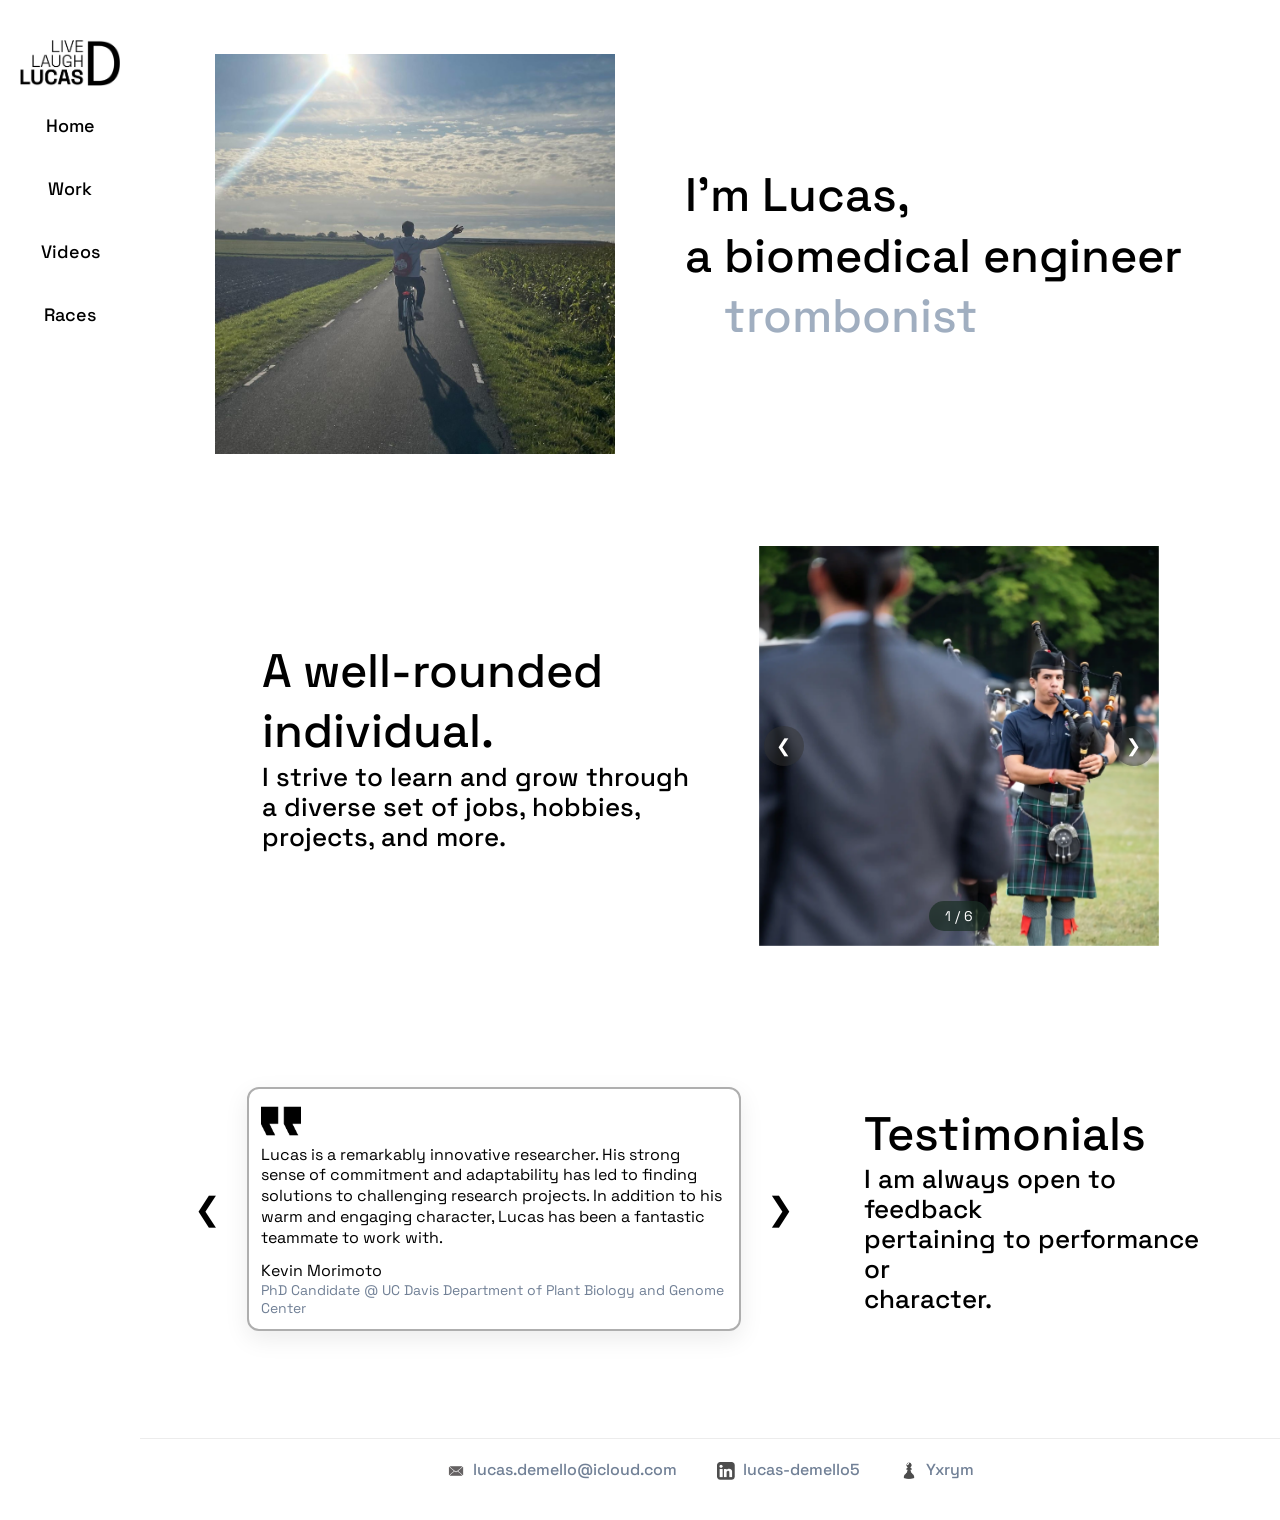
==== commit 937e4658: "added footer" ====
--- a/index.html
+++ b/index.html
@@ -199,6 +199,27 @@
                     </div>
                 </div>
             </section>
+
+            <footer class="site-footer">
+                <div class="footer-links">
+                    
+                    <a href="mailto:lucas.demello@icloud.com" class="footer-link">
+                        <img src="assets/icons/mailicon.webp" alt="Email" class="footer-icon">
+                        lucas.demello@icloud.com
+                    </a>
+                    
+                    <a href="https://www.linkedin.com/in/lucas-demello5/" target="_blank" class="footer-link">
+                        <img src="assets/icons/linkedin.png" alt="LinkedIn" class="footer-icon">
+                        lucas-demello5
+                    </a>
+                    
+                    <a href="https://www.chess.com/member/yxrym" target="_blank" class="footer-link">
+                        <img src="assets/icons/chessicongreen.png" alt="Chess" class="footer-icon filter-black">
+                        Yxrym
+                    </a>
+
+                </div>
+            </footer>
         </main>
 
     </div>
--- a/style.css
+++ b/style.css
@@ -1083,4 +1083,67 @@
         margin-left: 0;
         margin-right: 0;
     }
+}
+
+/*////////////////////////////////////////////////////////////////////////////////////////////////////////////////
+GLOBAL FOOTER
+////////////////////////////////////////////////////////////////////////////////////////////////////////////////*/
+
+.site-footer {
+    width: 100%;
+    padding: 20px 40px 40px 40px;
+    border-top: 1px solid #ECECEC; /* Subtle dividing line */
+    display: flex;
+    flex-direction: column;
+    align-items: center;
+    justify-content: center;
+    gap: 12px;
+}
+
+.footer-links {
+    display: flex;
+    flex-direction: row;
+    gap: 40px;
+    flex-wrap: wrap; /* Ensures links stack neatly on very small mobile screens */
+    justify-content: center;
+}
+
+.footer-link {
+    font-family: 'Space Grotesk', sans-serif;
+    font-size: 16px;
+    font-weight: 500;
+    color: #718096;
+    text-decoration: none;
+    transition: color 0.2s ease, transform 0.2s ease;
+    
+    /* Forces the icon and text to sit side-by-side horizontally */
+    display: flex;
+    flex-direction: row; 
+    align-items: center;
+    gap: 8px; /* Space between the icon and the text */
+}
+
+.footer-link:hover {
+    color: #000000; 
+    transform: translateY(-2px); 
+}
+
+.footer-icon {
+    width: 18px;
+    height: 18px;
+    object-fit: contain;
+    opacity: 0.7; 
+    transition: opacity 0.2s ease;
+    
+    /* Visually centers the icon with the text baseline */
+    transform: translateY(1px); 
+}
+
+.footer-link:hover .footer-icon {
+    opacity: 1; 
+}
+
+/* Forces any colored image to become solid black */
+.filter-black {
+    filter: brightness(0) saturate(100%);
 }
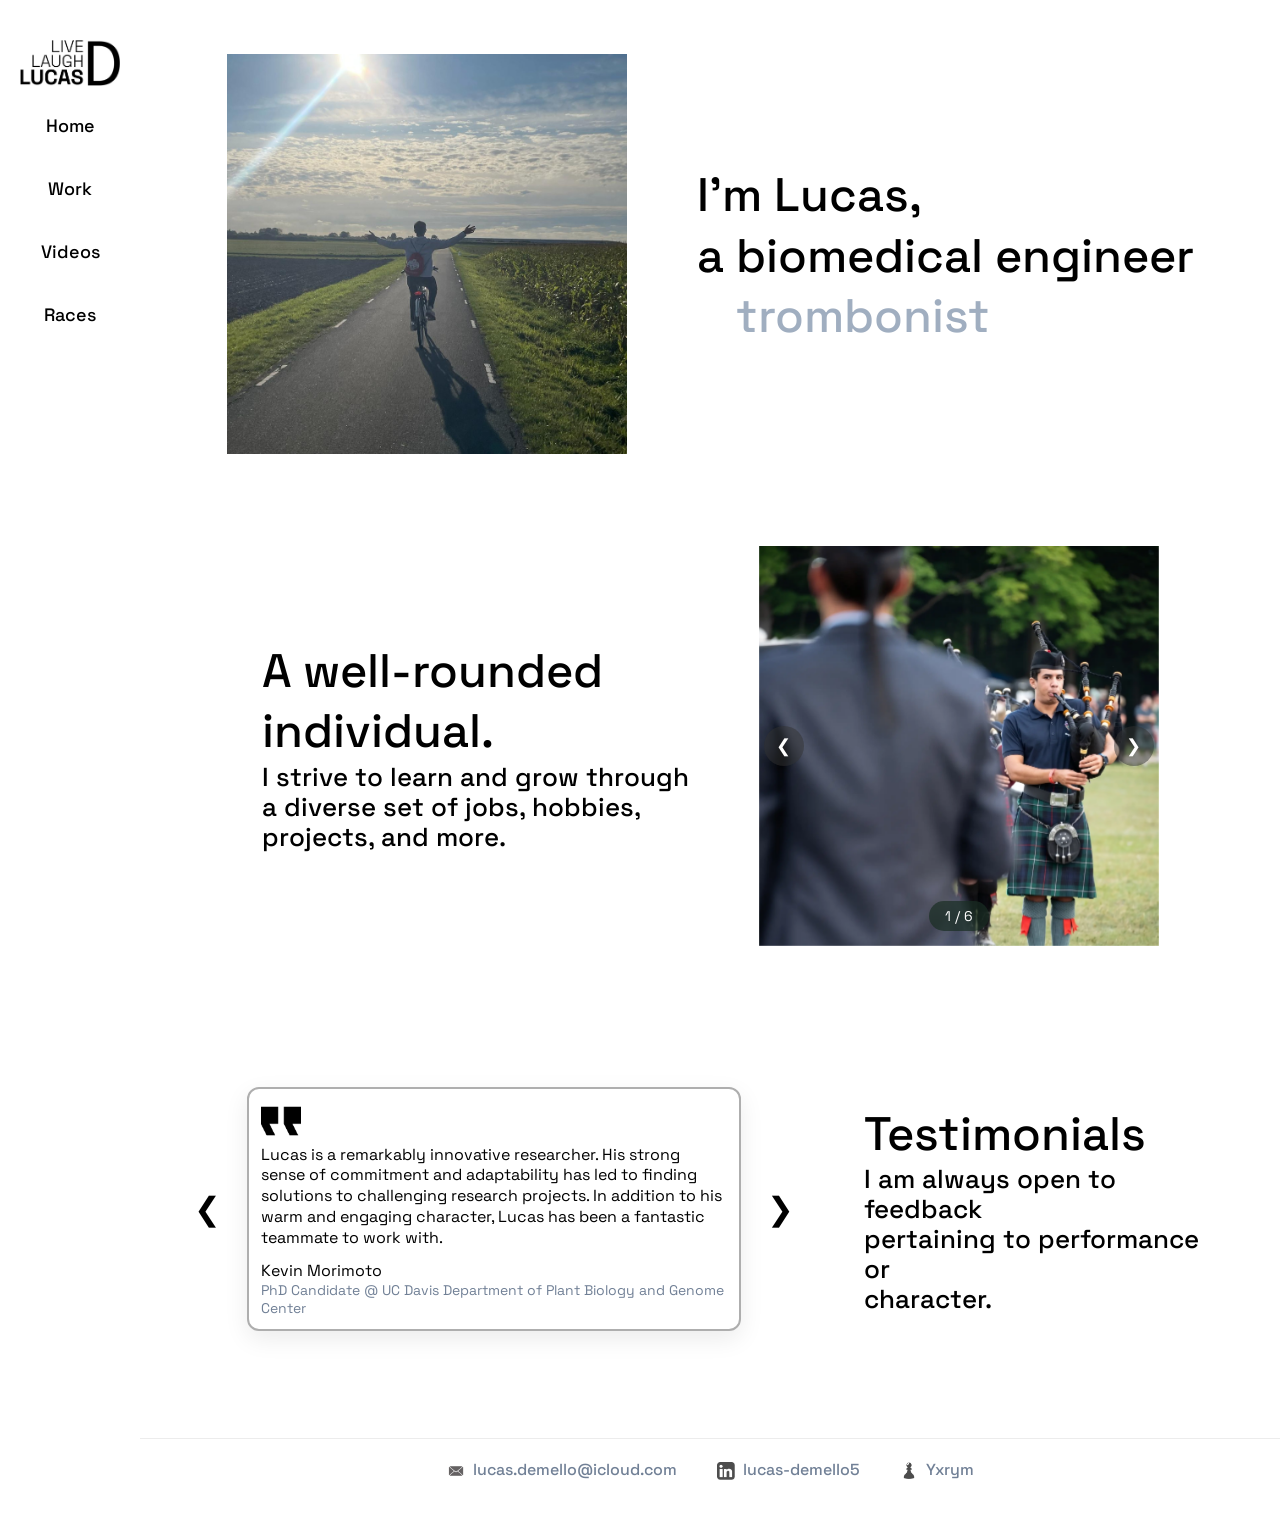
==== commit 824ac582: "button + updated list" ====
--- a/index.html
+++ b/index.html
@@ -14,6 +14,11 @@
 </head>
 
 <body>
+    <div class="mobile-warning">
+        <h1>Oops!</h1>
+        <p>This portfolio is best viewed on a computer.</p>
+        <p>Please switch to a desktop browser to explore.</p>
+    </div>
 
     <div class="page-wrapper"> 
 
@@ -21,12 +26,14 @@
             <div class="logo">
             </div>
             
-            <nav class="menu">
+            <nav class="menu" style="height: 100%; display: flex; flex-direction: column; padding-bottom: 20px;">
                 <img src="assets/icons/logo.png" class="navbar-logo">
                 <a href="index.html" class="navbar-button">Home</a>
                 <a href="work.html" class="navbar-button">Work</a>
                 <a href="videos.html" class="navbar-button">Videos</a>
                 <a href="races.html" class="navbar-button">Races</a>
+                
+                <a href="graydon.html" class="secret-button" target="_blank">Graydon</a>
             </nav>
         </aside>
 
@@ -49,9 +56,11 @@
                                         <li class="text-carousel-item">biomedical engineer</li>
                                         <li class="text-carousel-item">trombonist</li>
                                         <li class="text-carousel-item">bagpiper</li>
-                                        <li class="text-carousel-item">endurance athlete</li>
+                                        <li class="text-carousel-item">triathlete</li>
+                                        <li class="text-carousel-item">runner</li>
                                         <li class="text-carousel-item">chess player</li>
-                                        <li class="text-carousel-item">AI systems developer</li>
+                                        <li class="text-carousel-item">dog owner</li>
+                                        <li class="text-carousel-item">dog-allergy sufferer</li>
                                     </ul>
                                 </div>
                             </span>
--- a/style.css
+++ b/style.css
@@ -505,7 +505,7 @@
 }
 
 /*////////////////////////////////////////////////////////////////////////////////////////////////////////////////
-VIDEOS PAGE (Custom Timeline - No Visible Lines + Thumbnails)
+VIDEOS PAGE
 ////////////////////////////////////////////////////////////////////////////////////////////////////////////////*/
 
 .videos-master-frame {
@@ -550,7 +550,7 @@
     display: flex;
     flex-direction: column;
     width: 100%;
-    max-width: 960px; /* Increased to fit the wider cards */
+    max-width: 960px;
     padding-top: 80px; 
 }
 
@@ -585,21 +585,21 @@
 }
 
 .vid-card {
-    width: 440px; /* Increased to comfortably fit text + thumbnail */
+    width: 440px; /*adjust card width here*/
     height: max-content;
     align-self: center;
     flex: none;
     
-    display: flex; /* Makes the card layout horizontal */
+    display: flex;
     flex-direction: row; 
-    align-items: center; /* Vertically centers the text and image */
+    align-items: center;
     justify-content: space-between;
-    gap: 16px; /* Space between text and image */
+    gap: 16px;
     
     border: 2px solid #AEAEAE;
     border-radius: 12px;
     box-shadow: 0px 8px 24px rgba(0, 0, 0, 0.08); 
-    padding: 12px; /* Slightly increased padding for breathing room */
+    padding: 12px;
     background-color: #ffffff;
     
     margin: 20px 0; 
@@ -615,16 +615,15 @@
     display: flex;
     flex-direction: column;
     gap: 0;
-    flex: 1; /* Pushes the thumbnail strictly to the right side */
-}
-
-/* NEW: Space for the YouTube Thumbnail */
+    flex: 1;
+}
+
 .vid-thumbnail {
-    width: 140px; /* Fixed width */
-    height: 79px; /* Standard 16:9 YouTube thumbnail ratio */
+    width: 140px; /*Fixed width*/
+    height: 79px; /*Standard 16:9 YouTube thumbnail ratio*/
     object-fit: cover;
-    flex-shrink: 0; /* Prevents the image from being squished by long text */
-    background-color: #E2E8F0; /* A placeholder gray box in case you haven't added an image yet */
+    flex-shrink: 0;
+    background-color: #E2E8F0;
 }
 
 .vid-title {
@@ -675,20 +674,18 @@
     pointer-events: auto;
 }
 
-/* Link styling for video titles */
 .vid-title a {
-    text-decoration: none; /* Removes the underline */
-    color: inherit; /* Inherits the black color from the parent element */
+    text-decoration: none; /*Removes the underline*/
+    color: inherit; /*Inherits the color from the parent element*/
     transition: color 0.2s ease;
 }
 
 .vid-title a:hover {
-    color: #4A5568; /* Adds a slight gray hover effect so users know it's clickable */
-}
-
-/* Wrapper for the thumbnail link */
+    color: #4A5568;
+}
+
 .vid-thumbnail-link {
-    flex-shrink: 0; /* Prevents the image from being squished by long text */
+    flex-shrink: 0;
     display: block; 
     overflow: hidden;
 }
@@ -698,7 +695,7 @@
 }
 
 .vid-thumbnail-link:hover .vid-thumbnail {
-    opacity: 0.85; /* Slight dimming effect when hovering over the image */
+    opacity: 0.85;
 }
 
 /*////////////////////////////////////////////////////////////////////////////////////////////////////////////////
@@ -712,10 +709,9 @@
     margin: 0 auto;
 }
 
-/* Header Section */
 .races-header {
     margin-bottom: 80px;
-    text-align: center; /* Centered the header text */
+    text-align: center;
 }
 
 .races-header h1 {
@@ -742,14 +738,12 @@
     margin-top: 16px;
 }
 
-/* Category Frame (Runs, Triathlons, etc.) */
 .race-category-container {
     display: flex;
     flex-direction: row;
     margin-bottom: 60px;
 }
 
-/* Left Column: Vertical Text & Line */
 .race-left-col {
     display: flex;
     flex-direction: row;
@@ -781,11 +775,10 @@
     min-height: 200px; 
 }
 
-/* Right Column: Icon & Cards */
 .race-right-col {
     display: flex;
     flex-direction: column;
-    align-items: center; /* Centers the icon and all the rows horizontally */
+    align-items: center;
     flex: 1; 
 }
 
@@ -800,18 +793,17 @@
     opacity: 0.8; 
 }
 
-/* Special sizing for wide text-based logos like HYROX */
 .triathlon-icon {
-    height: 48px; /* Matches the height of the other icons */
-    width: auto; /* Allows the text to stretch out left-to-right */
-    max-width: 300px; /* A safe limit so it doesn't get too massive */
+    height: 48px;
+    width: auto;
+    max-width: 300px;
     object-fit: contain;
     opacity: 0.8; 
 }
 .hyrox-icon {
-    height: 72px; /* Matches the height of the other icons */
-    width: auto; /* Allows the text to stretch out left-to-right */
-    max-width: 300px; /* A safe limit so it doesn't get too massive */
+    height: 72px;
+    width: auto;
+    max-width: 300px;
     object-fit: contain;
     opacity: 0.8; 
 }
@@ -819,15 +811,11 @@
 .race-card-row {
     display: flex;
     flex-direction: column;
-    align-items: center; /* Centers the rows within the column */
+    align-items: center;
     gap: 32px; 
     width: 100%;
 }
 
-/*/////////////////////////////////////////////
-RACE DATA ROWS (Card, Line, Ring)
-/////////////////////////////////////////////*/
-
 .race-data-row {
     display: flex;
     flex-direction: row;
@@ -835,12 +823,10 @@
     justify-content: center;
 }
 
-/* NEW: Reverses the layout for every 2nd, 4th, 6th row */
 .race-data-row:nth-child(even) {
     flex-direction: row-reverse;
 }
 
-/* 1. The Card */
 .race-card {
     flex: 0 0 auto;
     width: 550px; 
@@ -863,7 +849,6 @@
     box-shadow: 0px 12px 32px rgba(0, 0, 0, 0.12); 
 }
 
-/* Inner Card: Left Column */
 .race-card-left {
     text-align: left;
     display: flex;
@@ -886,7 +871,6 @@
     margin: 0;
 }
 
-/* Inner Card: Right Column */
 .race-card-right {
     text-align: right;
     display: flex;
@@ -909,7 +893,6 @@
     margin: 0;
 }
 
-/* 2. The Connecting Line */
 .race-connector-line {
     height: 2px;
     background-color: #AEAEAE;
@@ -917,7 +900,6 @@
     flex-shrink: 0;
 }
 
-/* 3. The Progress Ring */
 .race-progress-ring {
     width: 80px;
     height: 80px;
@@ -944,144 +926,43 @@
 }
 
 /*////////////////////////////////////////////////////////////////////////////////////////////////////////////////
-MOBILE ADAPTATION (Triggers on screens 768px and smaller)
+MOBILE NOT SUPPORTED SCREEN
 ////////////////////////////////////////////////////////////////////////////////////////////////////////////////*/
 
+.mobile-warning {
+    display: none;
+}
+
 @media (max-width: 768px) {
-    
-    /* 1. Reset Global Layout */
+
     .page-wrapper {
-        flex-direction: column;
+        display: none !important;
     }
-    .page-content {
-        padding-bottom: 100px; /* Leaves room for the bottom app bar */
-        min-width: 100%;
-    }
-
-    /* 2. Transform Sidebar into a Bottom App Bar */
-    .navbar {
-        width: 100%;
-        height: 80px;
-        position: fixed;
-        bottom: 0;
-        top: auto;
-        padding: 0 10px;
-        flex-direction: row;
-        justify-content: center;
-        z-index: 9999;
-        border-top: 1px solid #ECECEC;
-        box-shadow: 0px -4px 12px rgba(0,0,0,0.05);
-    }
-    .navbar-logo {
-        display: none; /* Hides logo on mobile to save space */
-    }
-    .menu {
-        flex-direction: row;
-        width: 100%;
-        justify-content: space-around;
-        gap: 0;
-    }
-    .navbar-button {
-        padding: 10px;
-        font-size: 14px; /* Smaller text for phone screens */
-    }
-
-    /* 3. Fix Absolute Positioned Titles (Work & Videos) */
-    .work-title-col, .videos-title-col {
-        position: relative;
-        top: 0;
-        left: 0;
-        transform: none;
-        width: 100%;
-        text-align: center;
-        margin-bottom: 40px;
-    }
-
-    /* 4. Fix Frame Spacing & Widths */
-    .home-master-frame, .work-master-frame, .videos-master-frame, .races-master-frame {
-        padding: 20px;
-    }
-    .first-row, .second-row, .third-row {
-        flex-direction: column;
-        gap: 40px;
-    }
-    .intro-pic-1, .intro-pic-carousel-container {
-        width: 100%;
-        height: 300px;
-    }
-
-    /* 5. Collapse Timelines & Connectors */
-    .v-line, .vid-v-line, .race-v-line, 
-    .h-line, .vid-h-line, .race-connector-line,
-    .timeline-center, .vid-timeline-center {
-        display: none; /* Hides the physical lines entirely on mobile */
-    }
-    .timeline-empty, .vid-timeline-empty {
-        display: none; /* Removes the empty spacing blocks */
-    }
-
-    /* 6. Stack All Cards Vertically */
-    .timeline-row, .vid-timeline-row, .race-data-row, .race-data-row:nth-child(even) {
-        flex-direction: column;
-        margin-top: 0 !important; /* Overrides the overlapping negative margins */
-        margin-bottom: 24px;
-        width: 100%;
-    }
-    .vid-left-box, .vid-right-box, .left-box, .right-box {
-        padding: 0;
-        justify-content: center;
-    }
-    
-    /* 7. Allow Cards to Shrink */
-    .job-card, .vid-card, .race-card, .testimonial-card {
-        width: 100%; 
-        max-width: 100%;
-    }
-
-    /* 8. Fix Internal Card Layouts (Videos & Races) */
-    .vid-card {
-        flex-direction: column; /* Stacks text above video thumbnail */
-        text-align: center;
-    }
-    .vid-thumbnail-link, .vid-thumbnail {
-        width: 100%;
-        height: auto;
-        aspect-ratio: 16/9;
-        margin-top: 12px;
-    }
-    .race-card {
-        flex-direction: column; /* Stacks race info above time stats */
-        text-align: center;
-        align-items: center;
-    }
-    .race-card-left, .race-card-right {
-        text-align: center;
-        align-items: center;
-        margin-bottom: 12px;
-    }
-
-    /* 9. Fix the Races Page Layout */
-    .race-category-container {
+    
+
+    .mobile-warning {
+        display: flex;
         flex-direction: column;
         align-items: center;
+        justify-content: center;
+        height: 100vh;
+        background-color: #ffffff;
+        color: #000000;
+        text-align: center;
+        padding: 40px;
+        font-family: 'Space Grotesk', sans-serif;
     }
-    .race-left-col {
-        margin-right: 0;
-        margin-bottom: 24px;
+
+    .mobile-warning h1 {
+        font-size: 47px;
+        font-weight: 500;
+        margin-bottom: 16px;
     }
-    .race-vertical-text {
-        writing-mode: horizontal-tb; /* Flips the vertical category text to normal */
-        transform: none;
-        padding: 0;
-    }
-    
-    /* 10. Center the Testimonials */
-    .testimonial-carousel-container {
-        width: 100%;
-    }
-    .testimonial-content-wrapper {
-        margin-left: 0;
-        margin-right: 0;
+
+    .mobile-warning p {
+        font-size: 16px;
+        color: #718096;
+        margin-bottom: 8px;
     }
 }
 
@@ -1092,7 +973,7 @@
 .site-footer {
     width: 100%;
     padding: 20px 40px 40px 40px;
-    border-top: 1px solid #ECECEC; /* Subtle dividing line */
+    border-top: 1px solid #ECECEC;
     display: flex;
     flex-direction: column;
     align-items: center;
@@ -1104,7 +985,7 @@
     display: flex;
     flex-direction: row;
     gap: 40px;
-    flex-wrap: wrap; /* Ensures links stack neatly on very small mobile screens */
+    flex-wrap: wrap;
     justify-content: center;
 }
 
@@ -1116,11 +997,10 @@
     text-decoration: none;
     transition: color 0.2s ease, transform 0.2s ease;
     
-    /* Forces the icon and text to sit side-by-side horizontally */
     display: flex;
     flex-direction: row; 
     align-items: center;
-    gap: 8px; /* Space between the icon and the text */
+    gap: 8px;
 }
 
 .footer-link:hover {
@@ -1135,7 +1015,6 @@
     opacity: 0.7; 
     transition: opacity 0.2s ease;
     
-    /* Visually centers the icon with the text baseline */
     transform: translateY(1px); 
 }
 
@@ -1143,7 +1022,75 @@
     opacity: 1; 
 }
 
-/* Forces any colored image to become solid black */
 .filter-black {
     filter: brightness(0) saturate(100%);
+}
+
+/*////////////////////////////////////////////////////////////////////////////////////////////////////////////////
+EASTER EGG
+////////////////////////////////////////////////////////////////////////////////////////////////////////////////*/
+
+.secret-button {
+    color: transparent; 
+    background-color: transparent;
+    text-decoration: none;
+    padding: 10px;
+    font-family: 'Space Grotesk', sans-serif;
+    text-align: center;
+    transition: background-color 0.3s ease, color 0.3s ease;
+    border-radius: 5px;
+    margin-top: auto;
+    display: block; 
+}
+
+.secret-button:hover {
+    color: #ffffff; 
+    background-color: #FFB5C0; 
+}
+
+.graydon-body {
+    margin: 0;
+    padding: 0;
+    height: 100vh;
+    background-color: #ffebf0; 
+    display: flex;
+    flex-direction: column;
+    align-items: center;
+    justify-content: center;
+    font-family: 'Space Grotesk', sans-serif;
+    overflow: hidden;
+}
+
+.graydon-title {
+    font-size: 4rem;
+    color: #ff4d88;
+    text-align: center;
+    z-index: 10;
+    margin-bottom: 2rem;
+    text-shadow: 2px 2px 4px rgba(0,0,0,0.1);
+}
+
+.chiikawa-img {
+    max-width: 500px;
+    width: 80%;
+    
+    aspect-ratio: 1 / 1; 
+    object-fit: cover;   
+    
+    border-radius: 20px;
+    z-index: 10;
+    cursor: pointer;
+}
+
+.heart-icon {
+    position: absolute;
+    top: -10vh; 
+    z-index: 5; 
+    animation: fall linear forwards;
+}
+
+@keyframes fall {
+    to {
+        transform: translateY(110vh); 
+    }
 }
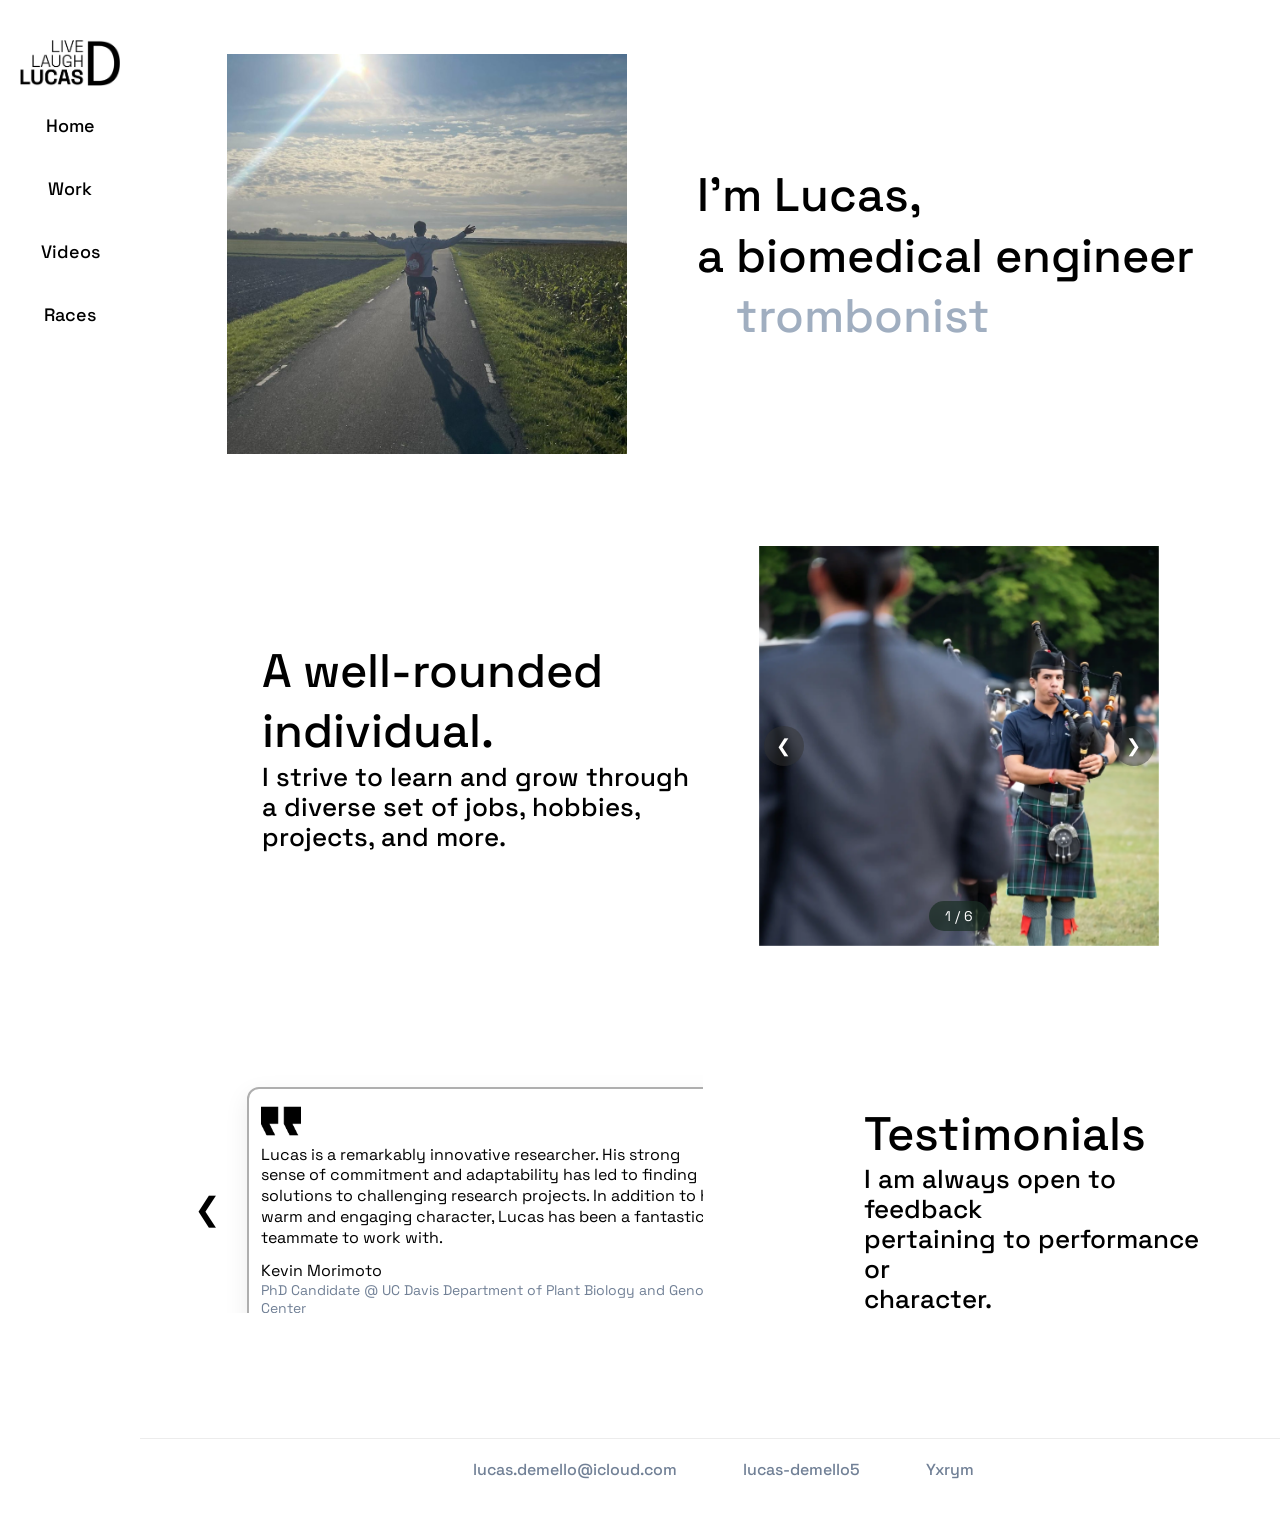
==== commit 85397ee7: "image priority, started education" ====
--- a/index.html
+++ b/index.html
@@ -43,7 +43,7 @@
                 <div class="home-row first-row">
                     
                     <div class="intro-image-1">
-                        <img src="assets/pictures/DelftBike.jpg" alt="Lucas DeMello" class="intro-pic-1">
+                        <img src="assets/pictures/DelftBike.jpg" alt="Lucas DeMello" class="intro-pic-1" fetchpriority="high">
                     </div>
 
                     <div class="intro-text-1">
--- a/style.css
+++ b/style.css
@@ -505,6 +505,156 @@
 }
 
 /*////////////////////////////////////////////////////////////////////////////////////////////////////////////////
+EDUCATION PAGE
+////////////////////////////////////////////////////////////////////////////////////////////////////////////////*/
+
+.education-master-frame {
+    padding: 40px; 
+    width: 100%;
+}
+
+.education-master-row {
+    display: flex;
+    justify-content: center; 
+    max-width: 1200px;
+    margin: 0 auto; 
+    width: 100%;
+}
+
+.education-title-col {
+    position: absolute;
+    top: 150px; /*title height from top*/
+    left: 50%; 
+    transform: translateX(40px); 
+    width: max-content;
+    text-align: left;
+}
+
+.education-title-col h1 {
+    font-family: 'Space Grotesk', sans-serif;
+    font-size: 47px;
+    font-weight: 500;
+    color: #000000;
+    margin: 0;
+}
+
+.education-title-col h2 {
+    font-family: 'Space Grotesk', sans-serif;
+    font-size: 26px;
+    font-weight: 500;
+    color: #000000;
+    margin: 0;
+}
+
+.education-timeline-col {
+    position: relative;
+    display: flex;
+    flex-direction: column;
+    width: 100%;
+    max-width: 980px; 
+    padding-top: 80px; /*pads the top of timeline down a bit*/
+}
+
+/* Education Specific Cards */
+.edu-card {
+    width: 400px; /*width of cards*/
+    height: max-content;
+    align-self: center;
+    flex: none;
+    
+    border: 2px solid #AEAEAE;
+    border-radius: 12px;
+    box-shadow: 0px 8px 24px rgba(0, 0, 0, 0.08); 
+    padding: 12px;
+    background-color: #ffffff;
+    
+    margin: 20px 0; 
+    transition: transform 0.2s ease, box-shadow 0.2s ease;
+}
+
+.edu-card:hover {
+    transform: translateY(-4px); 
+    box-shadow: 0px 12px 32px rgba(0, 0, 0, 0.12); 
+}
+
+.edu-text-stack {
+    display: flex;
+    flex-direction: column;
+    gap: 0;
+}
+
+.edu-title {
+    font-family: 'Space Grotesk', sans-serif;
+    font-size: 24px;
+    line-height: 30.6px;
+    font-weight: 500;
+    color: #000000;
+    margin: 0;
+}
+
+.edu-honors {
+    font-family: 'Space Grotesk', sans-serif;
+    font-size: 14px;
+    font-style: italic;
+    color: #000000;
+    margin: 0;
+    padding-top: 0px;
+}
+
+.edu-subtitle, .edu-dates, .edu-optional {
+    font-family: 'Space Grotesk', sans-serif;
+    font-size: 11px;
+    line-height: 14px;
+    color: #718096;
+    margin: 0;
+}
+
+.edu-subtitle {
+    color: #4A5568; 
+    padding-top: 4px;
+}
+
+.edu-description {
+    font-family: 'Space Grotesk', sans-serif;
+    font-size: 14px;
+    line-height: 1.6;
+    color: #4A5568;
+    margin-top: 16px; 
+    margin-bottom: 0;
+}
+
+.edu-optional:empty {
+    display: none;
+}
+
+/*targets ONLY first row*/
+.education-timeline-col .timeline-row:first-child .v-line {
+    height: 50.5%;
+    align-self: flex-end;
+}
+
+/*targets ONLY last row */
+.education-timeline-col .timeline-row:last-child .v-line {
+    height: 50.5%;
+    align-self: flex-start;
+}
+
+/*optional for second row height from first*/
+.education-timeline-col .timeline-row:nth-child(2) {
+    margin-top: 0px; 
+}
+
+/*row 3 and the rest*/
+.education-timeline-col .timeline-row:nth-child(n+3) {
+    margin-top: -60px; 
+    pointer-events: none; 
+}
+
+.education-timeline-col .timeline-row .edu-card {
+    pointer-events: auto;
+}
+
+/*////////////////////////////////////////////////////////////////////////////////////////////////////////////////
 VIDEOS PAGE
 ////////////////////////////////////////////////////////////////////////////////////////////////////////////////*/
 
@@ -1050,15 +1200,16 @@
 
 .graydon-body {
     margin: 0;
-    padding: 0;
-    height: 100vh;
+    padding: 40px 0; /* Adds breathing room at the top and bottom */
+    min-height: 100vh; /* Allows the page to grow taller than the screen */
     background-color: #ffebf0; 
     display: flex;
     flex-direction: column;
     align-items: center;
     justify-content: center;
     font-family: 'Space Grotesk', sans-serif;
-    overflow: hidden;
+    overflow-x: hidden; /* Prevents horizontal scrolling from the hearts */
+    overflow-y: auto; /* ALLOWS vertical scrolling! */
 }
 
 .graydon-title {
@@ -1082,15 +1233,114 @@
     cursor: pointer;
 }
 
+/* Falling Heart Animation */
 .heart-icon {
-    position: absolute;
+    position: fixed; /* Changed to fixed so they fall across the screen */
     top: -10vh; 
     z-index: 5; 
     animation: fall linear forwards;
+    pointer-events: none; /* Ensures hearts don't block his button clicks */
 }
 
 @keyframes fall {
     to {
         transform: translateY(110vh); 
     }
+}
+
+.date-planner {
+    margin-top: 0px;
+    text-align: center;
+    z-index: 10;
+    background: rgba(255, 255, 255, 0.6); /* Creates a soft, semi-transparent white box */
+    padding: 20px 30px;
+    border-radius: 20px;
+    box-shadow: 0 10px 25px rgba(255, 77, 136, 0.15);
+}
+
+.date-planner h2 {
+    color: #ff4d88;
+    font-size: 1.8rem;
+    margin-bottom: 20px;
+    margin-top: 0;
+}
+
+.date-options {
+    display: flex;
+    gap: 12px;
+    justify-content: center;
+    flex-wrap: wrap;
+    max-width: 600px;
+}
+
+.date-btn {
+    background-color: #ff4d88;
+    color: white;
+    border: none;
+    padding: 12px 24px;
+    font-family: 'Space Grotesk', sans-serif;
+    font-size: 1.1rem;
+    border-radius: 30px;
+    cursor: pointer;
+    transition: transform 0.2s cubic-bezier(0.175, 0.885, 0.32, 1.275), background-color 0.2s;
+    box-shadow: 0 4px 10px rgba(255, 77, 136, 0.3);
+}
+
+.date-btn:hover {
+    background-color: #ff1a66;
+    transform: translateY(-5px) scale(1.05); /* Bounces up slightly */
+}
+
+.date-btn:active {
+    transform: translateY(2px) scale(0.95); /* Squishes when clicked */
+}
+
+.planner-step {
+    animation: fadeIn 0.4s ease-in-out;
+}
+
+@keyframes fadeIn {
+    from { opacity: 0; transform: translateY(10px); }
+    to { opacity: 1; transform: translateY(0); }
+}
+
+.checkbox-group {
+    display: flex;
+    flex-direction: column;
+    align-items: flex-start;
+    gap: 15px;
+    margin: 20px auto 10px auto;
+    max-width: fit-content;
+    text-align: left;
+}
+
+.gift-label {
+    font-size: 1.2rem;
+    color: #ff4d88;
+    cursor: pointer;
+    display: flex;
+    align-items: center;
+    gap: 10px;
+    font-weight: bold;
+}
+
+.gift-checkbox {
+    width: 22px;
+    height: 22px;
+    accent-color: #ff4d88; /* Makes the checkbox pink when checked */
+    cursor: pointer;
+}
+
+.submit-btn {
+    margin-top: 15px;
+    background-color: #ff4d88; 
+}
+
+/* Disabled state for the submit button */
+.submit-btn:disabled {
+    background-color: #cccccc;
+    box-shadow: none;
+    cursor: not-allowed;
+    transform: none; /* Stops it from bouncing when disabled */
+    color: #888888;
 }
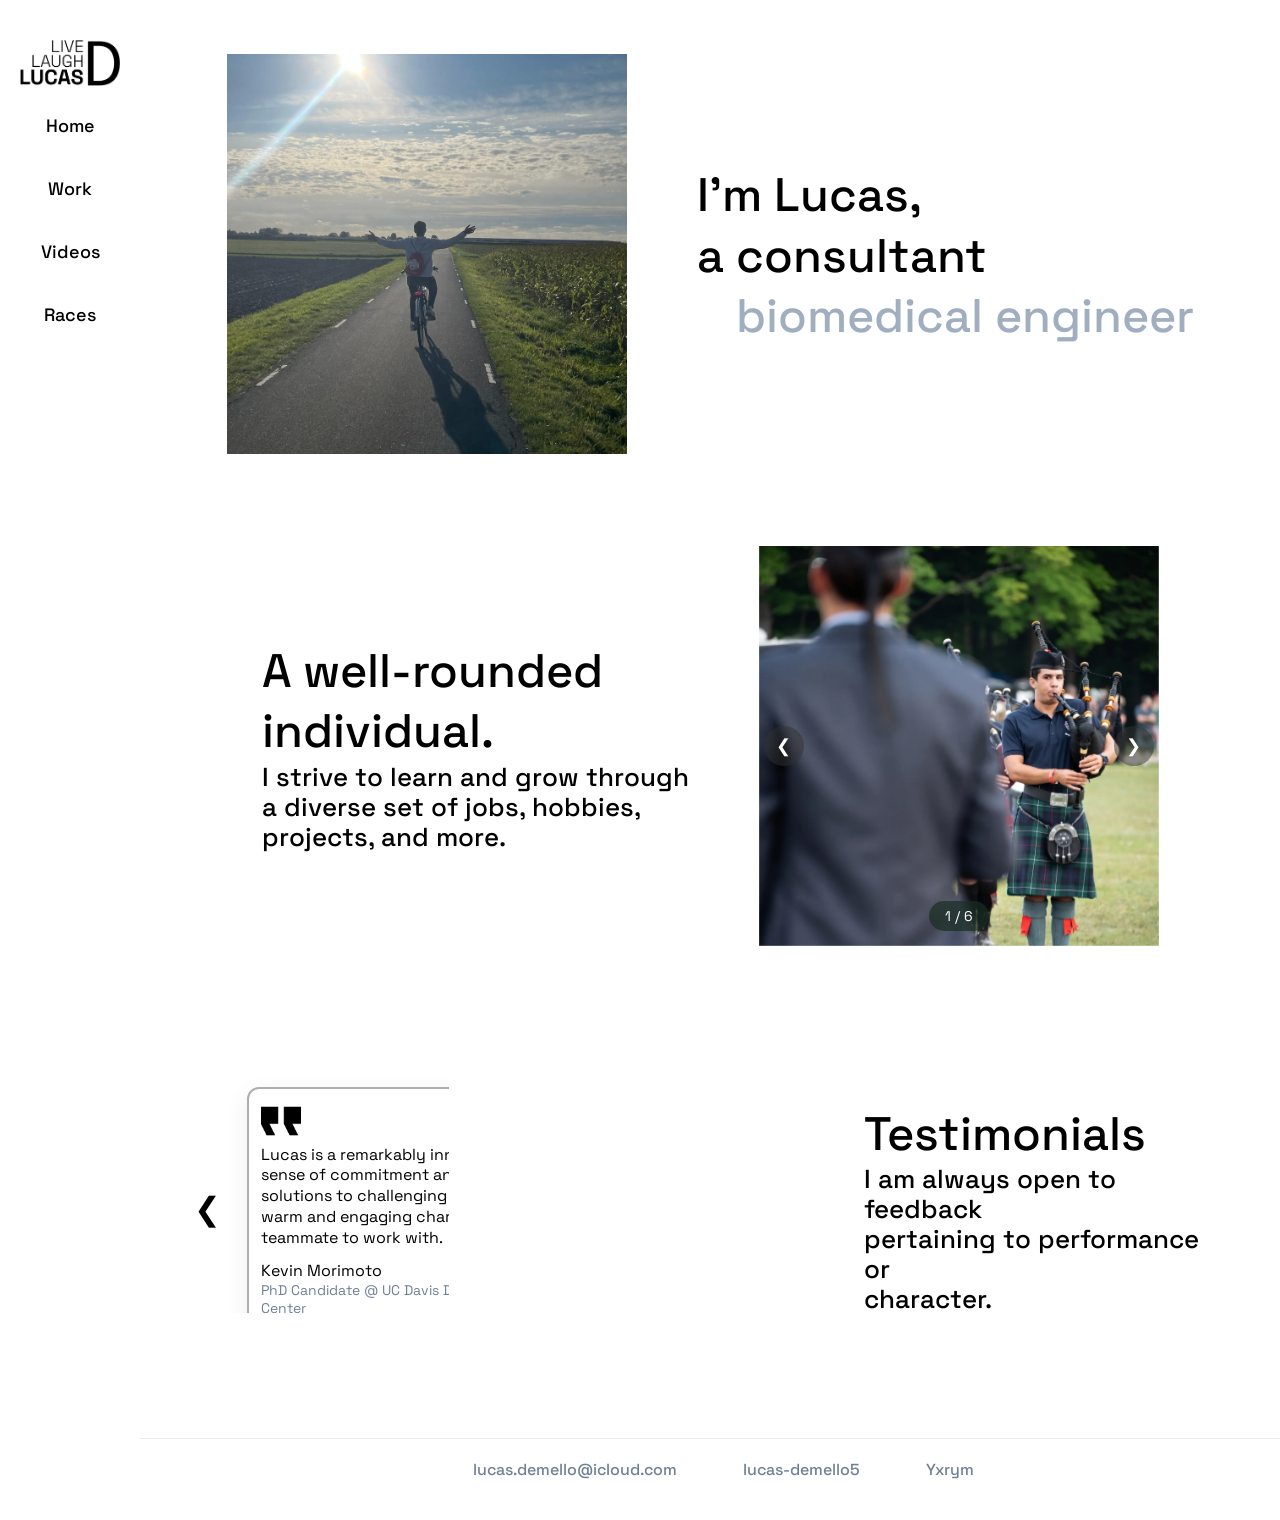
==== commit 2f7d8a51: "updated kpmg" ====
--- a/index.html
+++ b/index.html
@@ -53,6 +53,7 @@
                                 a&nbsp;
                                 <div class="text-carousel-window" style="margin-left: 0px;">
                                     <ul class="text-carousel-track">
+                                        <li class="text-carousel-item">consultant</li>
                                         <li class="text-carousel-item">biomedical engineer</li>
                                         <li class="text-carousel-item">trombonist</li>
                                         <li class="text-carousel-item">bagpiper</li>
